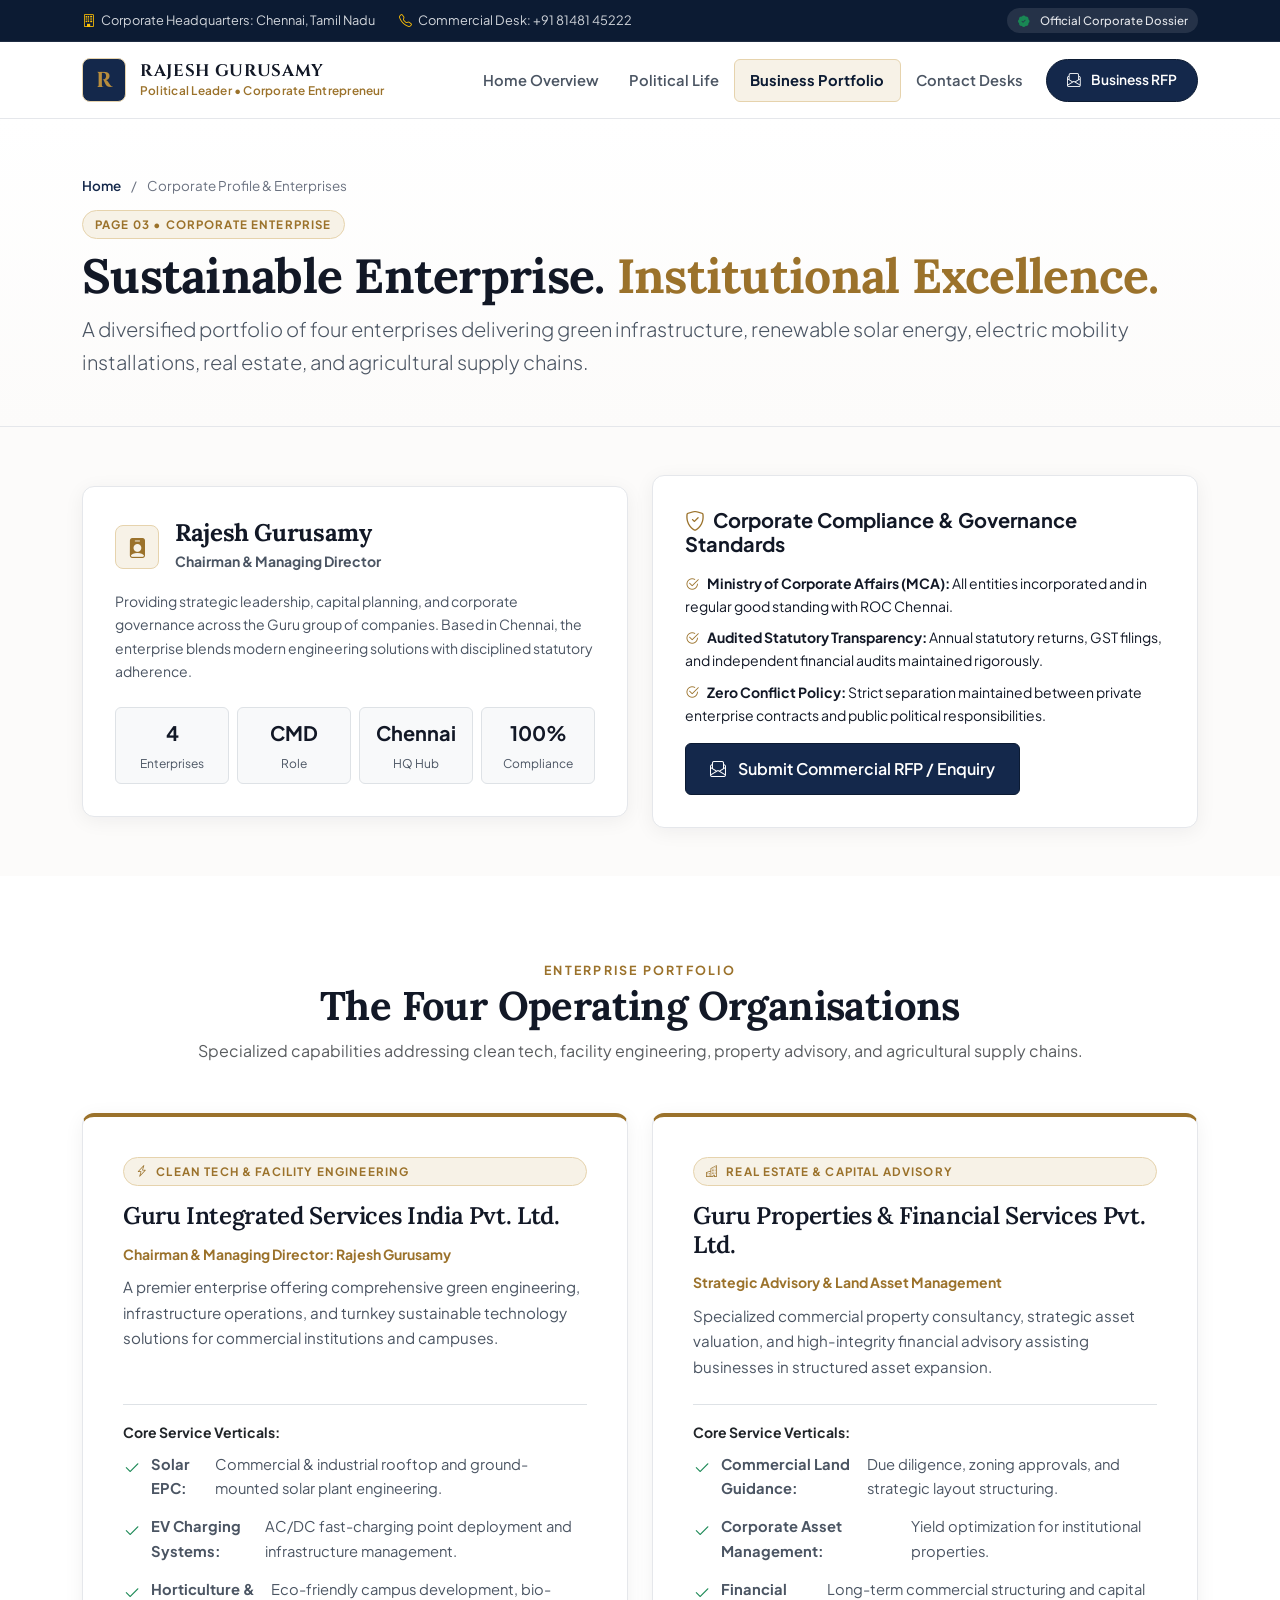
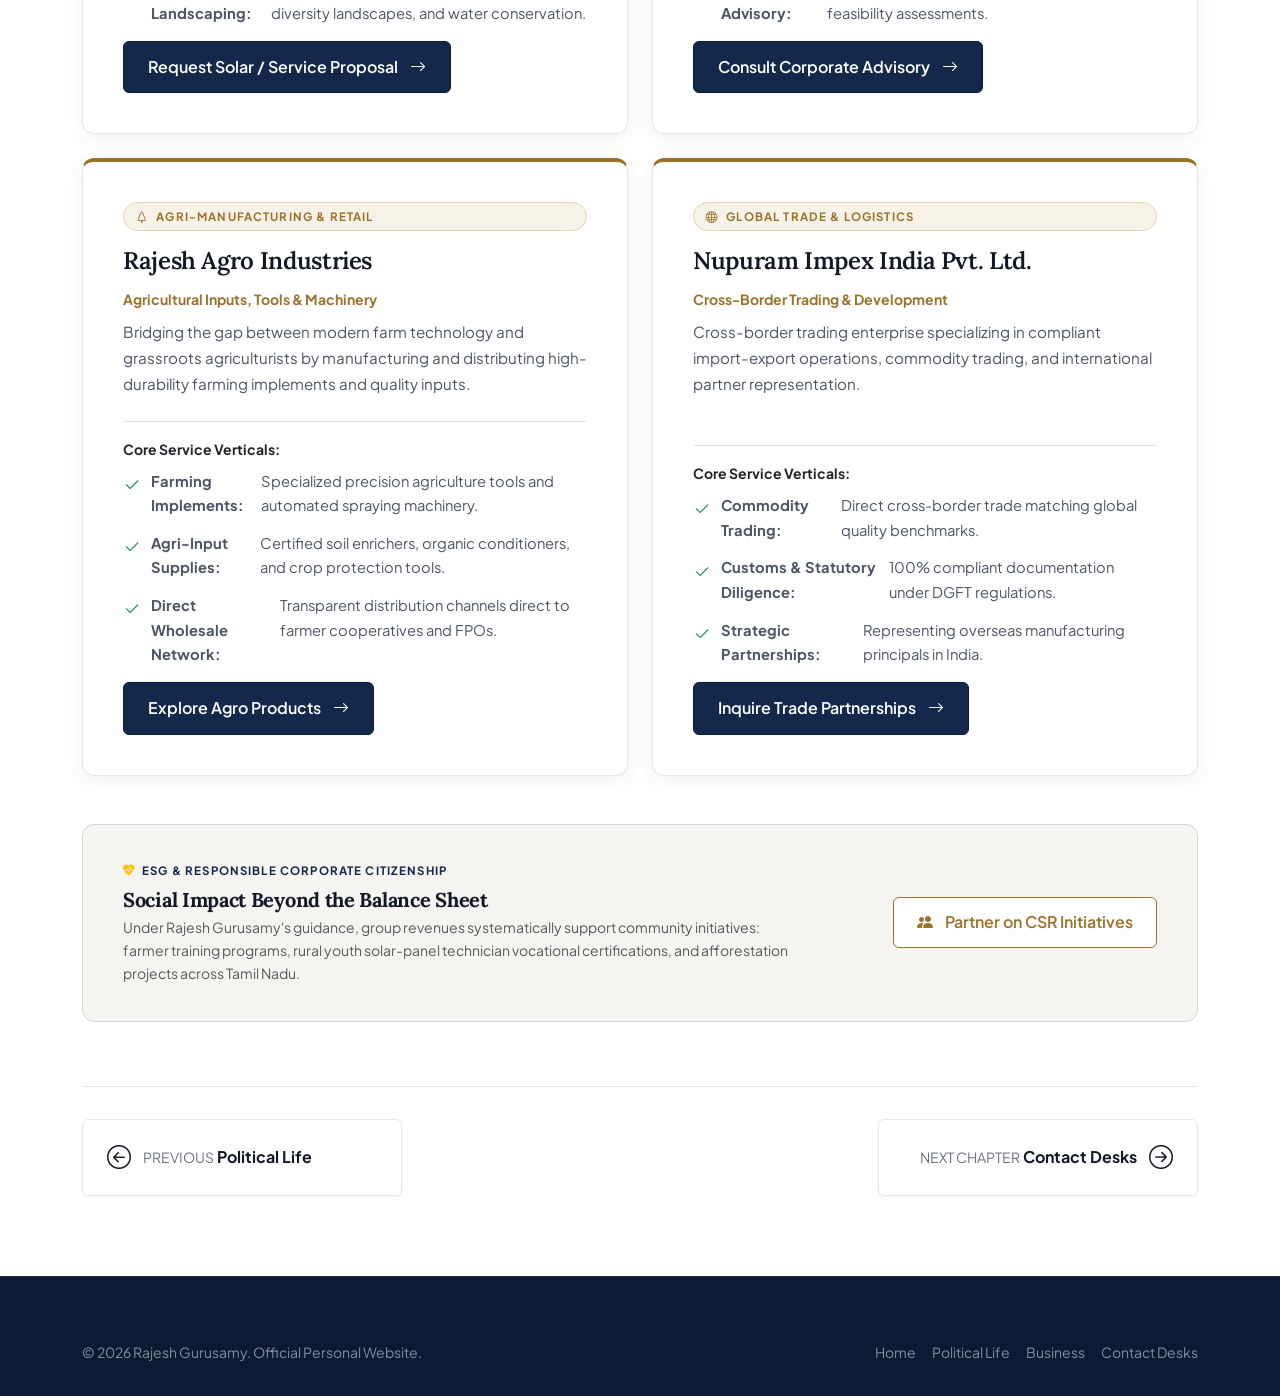
==== business.html @ a88db498 "Official personal website of Shri Rajesh Gurusamy - political leadership and corporate executive pro" ====
<!DOCTYPE html>
<html lang="en">
<head>
  <meta charset="UTF-8" />
  <meta name="viewport" content="width=device-width, initial-scale=1.0" />
  <title>Corporate Portfolio &amp; Enterprises |  Rajesh Gurusamy — Chairman &amp; MD</title>
  <meta name="description" content="Official corporate profile and business enterprises of  Rajesh Gurusamy — Chairman & Managing Director of Guru Integrated Services, Guru Properties, Rajesh Agro Industries, and Nupuram Impex." />
  
  <link href="https://cdn.jsdelivr.net/npm/bootstrap@5.3.3/dist/css/bootstrap.min.css" rel="stylesheet">
  <link href="https://cdn.jsdelivr.net/npm/bootstrap-icons@1.11.3/font/bootstrap-icons.min.css" rel="stylesheet">
  <link rel="preconnect" href="https://fonts.googleapis.com">
  <link rel="preconnect" href="https://fonts.gstatic.com" crossorigin>
  <link href="https://fonts.googleapis.com/css2?family=Cinzel:wght@500;600;700&family=Lora:ital,wght@0,400;0,500;0,600;1,400&family=Plus+Jakarta+Sans:wght@300;400;500;600;700&display=swap" rel="stylesheet">
  <link rel="stylesheet" href="css/style.css">
  <link rel="icon" href="data:image/svg+xml,<svg xmlns='http://www.w3.org/2000/svg' viewBox='0 0 100 100'><rect width='100' height='100' rx='12' fill='%230C1B33'/><text x='50' y='68' font-size='50' text-anchor='middle' fill='%23B88D3D' font-family='serif' font-weight='bold'>R</text></svg>">
</head>
<body>

  <!-- TOP BAR -->
  <aside class="topbar d-none d-lg-block">
    <div class="container d-flex justify-content-between align-items-center">
      <div class="d-flex gap-4">
        <span><i class="bi bi-building me-1 text-warning"></i> Corporate Headquarters: Chennai, Tamil Nadu</span>
        <span><i class="bi bi-telephone me-1 text-warning"></i> Commercial Desk: +91 81481 45222</span>
      </div>
      <div>
        <span class="topbar-badge"><i class="bi bi-patch-check-fill text-success me-1"></i> Official Corporate Dossier</span>
      </div>
    </div>
  </aside>

  <!-- NAVBAR -->
  <nav id="mainNav" class="navbar navbar-expand-lg sticky-top">
    <div class="container">
      <a class="brand-wrapper" href="index.html">
        <div class="brand-emblem">R</div>
        <div class="brand-details">
          <span class="brand-name"> RAJESH GURUSAMY</span>
          <span class="brand-role">Political Leader &bull; Corporate Entrepreneur</span>
        </div>
      </a>
      
      <button class="navbar-toggler border-0" type="button" data-bs-toggle="collapse" data-bs-target="#navMenu">
        <i class="bi bi-list fs-2 text-dark"></i>
      </button>

      <div class="collapse navbar-collapse" id="navMenu">
        <ul class="navbar-nav ms-auto align-items-lg-center">
          <li class="nav-item"><a class="nav-link" href="index.html">Home Overview</a></li>
          <li class="nav-item"><a class="nav-link" href="public-life.html">Political Life</a></li>
          <li class="nav-item"><a class="nav-link active" href="business.html">Business Portfolio</a></li>
          <li class="nav-item"><a class="nav-link" href="contact.html">Contact Desks</a></li>
          <li class="nav-item ms-lg-2 mt-3 mt-lg-0">
            <a href="contact.html" class="nav-btn-action"><i class="bi bi-envelope-paper me-1"></i> Business RFP</a>
          </li>
        </ul>
      </div>
    </div>
  </nav>

  <!-- PAGE HERO -->
  <header class="page-hero">
    <div class="container">
      <div class="breadcrumb-nav">
        <a href="index.html">Home</a> <span class="mx-2">/</span> Corporate Profile &amp; Enterprises
      </div>
      <span class="pillar-head-tag head-tag-business mb-2">PAGE 03 • CORPORATE ENTERPRISE</span>
      <h1 class="display-5 fw-bold mb-2">Sustainable Enterprise. <span class="brass-text">Institutional Excellence.</span></h1>
      <p class="lead max-w-700 mb-0">
        A diversified portfolio of four enterprises delivering green infrastructure, renewable solar energy, electric mobility installations, real estate, and agricultural supply chains.
      </p>
    </div>
  </header>

  <!-- CMD LEADERSHIP & STATUTORY GOVERNANCE -->
  <section class="py-5" style="background: var(--bg-canvas);">
    <div class="container">
      <div class="row g-4 align-items-center">
        <!-- CMD Overview -->
        <div class="col-lg-6 reveal">
          <div class="glass-card">
            <div class="d-flex align-items-center gap-3 mb-3">
              <div class="stat-badge-icon icon-gold">
                <i class="bi bi-person-badge-fill"></i>
              </div>
              <div>
                <h4 class="fw-bold mb-0">Rajesh Gurusamy</h4>
                <small class="brass-text fw-bold">Chairman &amp; Managing Director</small>
              </div>
            </div>
            <p class="small">
              Providing strategic leadership, capital planning, and corporate governance across the Guru group of companies. Based in Chennai, the enterprise blends modern engineering solutions with disciplined statutory adherence.
            </p>
            <div class="row g-2 pt-2 text-center">
              <div class="col-6 col-sm-3">
                <div class="p-2 rounded bg-light border">
                  <strong class="d-block fs-5 text-dark">4</strong>
                  <small class="text-muted" style="font-size:0.75rem;">Enterprises</small>
                </div>
              </div>
              <div class="col-6 col-sm-3">
                <div class="p-2 rounded bg-light border">
                  <strong class="d-block fs-5 text-dark">CMD</strong>
                  <small class="text-muted" style="font-size:0.75rem;">Role</small>
                </div>
              </div>
              <div class="col-6 col-sm-3">
                <div class="p-2 rounded bg-light border">
                  <strong class="d-block fs-5 text-dark">Chennai</strong>
                  <small class="text-muted" style="font-size:0.75rem;">HQ Hub</small>
                </div>
              </div>
              <div class="col-6 col-sm-3">
                <div class="p-2 rounded bg-light border">
                  <strong class="d-block fs-5 text-dark">100%</strong>
                  <small class="text-muted" style="font-size:0.75rem;">Compliance</small>
                </div>
              </div>
            </div>
          </div>
        </div>

        <!-- Governance & Ethics -->
        <div class="col-lg-6 reveal">
          <div class="glass-card" style="border-left: 4px solid var(--brass);">
            <h5 class="fw-bold mb-3"><i class="bi bi-shield-check brass-text me-2"></i>Corporate Compliance &amp; Governance Standards</h5>
            <ul class="list-unstyled small d-grid gap-2 mb-3">
              <li><i class="bi bi-check2-circle brass-text me-2"></i><strong>Ministry of Corporate Affairs (MCA):</strong> All entities incorporated and in regular good standing with ROC Chennai.</li>
              <li><i class="bi bi-check2-circle brass-text me-2"></i><strong>Audited Statutory Transparency:</strong> Annual statutory returns, GST filings, and independent financial audits maintained rigorously.</li>
              <li><i class="bi bi-check2-circle brass-text me-2"></i><strong>Zero Conflict Policy:</strong> Strict separation maintained between private enterprise contracts and public political responsibilities.</li>
            </ul>
            <a href="contact.html" class="btn-solid-navy">
              <i class="bi bi-envelope-paper me-1"></i> Submit Commercial RFP / Enquiry
            </a>
          </div>
        </div>
      </div>
    </div>
  </section>

  <!-- THE FOUR ENTERPRISES SHOWCASE -->
  <section class="section-editorial-pillars" style="background: #ffffff; padding: 5rem 0;">
    <div class="container">
      <div class="text-center max-w-700 mx-auto mb-5 reveal">
        <span class="section-label">Enterprise Portfolio</span>
        <h2 class="serif-title display-6 fw-bold">The Four Operating Organisations</h2>
        <p class="text-muted">Specialized capabilities addressing clean tech, facility engineering, property advisory, and agricultural supply chains.</p>
      </div>

      <div class="row g-4">
        
        <!-- Company 1: Guru Integrated Services -->
        <div class="col-md-6 reveal">
          <div class="editorial-pillar-card pillar-business">
            <span class="pillar-head-tag head-tag-business"><i class="bi bi-lightning-charge me-1"></i> Clean Tech &amp; Facility Engineering</span>
            <h3 class="pillar-title fs-4">Guru Integrated Services India Pvt. Ltd.</h3>
            <small class="brass-text fw-bold d-block mb-2">Chairman &amp; Managing Director: Rajesh Gurusamy</small>
            <p class="pillar-description small">
              A premier enterprise offering comprehensive green engineering, infrastructure operations, and turnkey sustainable technology solutions for commercial institutions and campuses.
            </p>
            <div class="border-top pt-3 mt-auto">
              <strong class="d-block small mb-2 text-dark">Core Service Verticals:</strong>
              <ul class="pillar-points small mb-3">
                <li><i class="bi bi-check2 text-success"></i> <strong>Solar EPC:</strong> Commercial &amp; industrial rooftop and ground-mounted solar plant engineering.</li>
                <li><i class="bi bi-check2 text-success"></i> <strong>EV Charging Systems:</strong> AC/DC fast-charging point deployment and infrastructure management.</li>
                <li><i class="bi bi-check2 text-success"></i> <strong>Horticulture &amp; Landscaping:</strong> Eco-friendly campus development, bio-diversity landscapes, and water conservation.</li>
              </ul>
              <a href="contact.html" class="btn-solid-navy">
                Request Solar / Service Proposal <i class="bi bi-arrow-right ms-1"></i>
              </a>
            </div>
          </div>
        </div>

        <!-- Company 2: Guru Properties & Financial Services -->
        <div class="col-md-6 reveal">
          <div class="editorial-pillar-card pillar-business">
            <span class="pillar-head-tag head-tag-business"><i class="bi bi-buildings me-1"></i> Real Estate &amp; Capital Advisory</span>
            <h3 class="pillar-title fs-4">Guru Properties &amp; Financial Services Pvt. Ltd.</h3>
            <small class="brass-text fw-bold d-block mb-2">Strategic Advisory &amp; Land Asset Management</small>
            <p class="pillar-description small">
              Specialized commercial property consultancy, strategic asset valuation, and high-integrity financial advisory assisting businesses in structured asset expansion.
            </p>
            <div class="border-top pt-3 mt-auto">
              <strong class="d-block small mb-2 text-dark">Core Service Verticals:</strong>
              <ul class="pillar-points small mb-3">
                <li><i class="bi bi-check2 text-success"></i> <strong>Commercial Land Guidance:</strong> Due diligence, zoning approvals, and strategic layout structuring.</li>
                <li><i class="bi bi-check2 text-success"></i> <strong>Corporate Asset Management:</strong> Yield optimization for institutional properties.</li>
                <li><i class="bi bi-check2 text-success"></i> <strong>Financial Advisory:</strong> Long-term commercial structuring and capital feasibility assessments.</li>
              </ul>
              <a href="contact.html" class="btn-solid-navy">
                Consult Corporate Advisory <i class="bi bi-arrow-right ms-1"></i>
              </a>
            </div>
          </div>
        </div>

        <!-- Company 3: Rajesh Agro Industries -->
        <div class="col-md-6 reveal">
          <div class="editorial-pillar-card pillar-business">
            <span class="pillar-head-tag head-tag-business"><i class="bi bi-tree me-1"></i> Agri-Manufacturing &amp; Retail</span>
            <h3 class="pillar-title fs-4">Rajesh Agro Industries</h3>
            <small class="brass-text fw-bold d-block mb-2">Agricultural Inputs, Tools &amp; Machinery</small>
            <p class="pillar-description small">
              Bridging the gap between modern farm technology and grassroots agriculturists by manufacturing and distributing high-durability farming implements and quality inputs.
            </p>
            <div class="border-top pt-3 mt-auto">
              <strong class="d-block small mb-2 text-dark">Core Service Verticals:</strong>
              <ul class="pillar-points small mb-3">
                <li><i class="bi bi-check2 text-success"></i> <strong>Farming Implements:</strong> Specialized precision agriculture tools and automated spraying machinery.</li>
                <li><i class="bi bi-check2 text-success"></i> <strong>Agri-Input Supplies:</strong> Certified soil enrichers, organic conditioners, and crop protection tools.</li>
                <li><i class="bi bi-check2 text-success"></i> <strong>Direct Wholesale Network:</strong> Transparent distribution channels direct to farmer cooperatives and FPOs.</li>
              </ul>
              <a href="contact.html" class="btn-solid-navy">
                Explore Agro Products <i class="bi bi-arrow-right ms-1"></i>
              </a>
            </div>
          </div>
        </div>

        <!-- Company 4: Nupuram Impex India -->
        <div class="col-md-6 reveal">
          <div class="editorial-pillar-card pillar-business">
            <span class="pillar-head-tag head-tag-business"><i class="bi bi-globe me-1"></i> Global Trade &amp; Logistics</span>
            <h3 class="pillar-title fs-4">Nupuram Impex India Pvt. Ltd.</h3>
            <small class="brass-text fw-bold d-block mb-2">Cross-Border Trading &amp; Development</small>
            <p class="pillar-description small">
              Cross-border trading enterprise specializing in compliant import-export operations, commodity trading, and international partner representation.
            </p>
            <div class="border-top pt-3 mt-auto">
              <strong class="d-block small mb-2 text-dark">Core Service Verticals:</strong>
              <ul class="pillar-points small mb-3">
                <li><i class="bi bi-check2 text-success"></i> <strong>Commodity Trading:</strong> Direct cross-border trade matching global quality benchmarks.</li>
                <li><i class="bi bi-check2 text-success"></i> <strong>Customs &amp; Statutory Diligence:</strong> 100% compliant documentation under DGFT regulations.</li>
                <li><i class="bi bi-check2 text-success"></i> <strong>Strategic Partnerships:</strong> Representing overseas manufacturing principals in India.</li>
              </ul>
              <a href="contact.html" class="btn-solid-navy">
                Inquire Trade Partnerships <i class="bi bi-arrow-right ms-1"></i>
              </a>
            </div>
          </div>
        </div>

      </div>

      <!-- Corporate Social Responsibility (CSR) Banner -->
      <div class="editorial-firewall mt-5 reveal">
        <div class="row align-items-center g-3">
          <div class="col-lg-8">
            <span class="firewall-badge">
              <i class="bi bi-heart-pulse-fill text-warning"></i> ESG &amp; Responsible Corporate Citizenship
            </span>
            <h4 class="fw-bold mb-1 fs-5">Social Impact Beyond the Balance Sheet</h4>
            <p class="text-muted small mb-0">
              Under  Rajesh Gurusamy's guidance, group revenues systematically support community initiatives: farmer training programs, rural youth solar-panel technician vocational certifications, and afforestation projects across Tamil Nadu.
            </p>
          </div>
          <div class="col-lg-4 text-lg-end">
            <a href="contact.html" class="btn-outline-brass">
              <i class="bi bi-people-fill me-1"></i> Partner on CSR Initiatives
            </a>
          </div>
        </div>
      </div>

      <!-- Pager Navigation -->
      <div class="page-pager">
        <a href="public-life.html" class="pager-card">
          <i class="bi bi-arrow-left-circle fs-4"></i>
          <div>
            <small>PREVIOUS</small>
            <strong>Political Life</strong>
          </div>
        </a>
        <a href="contact.html" class="pager-card next">
          <div>
            <small>NEXT CHAPTER</small>
            <strong>Contact Desks</strong>
          </div>
          <i class="bi bi-arrow-right-circle fs-4"></i>
        </a>
      </div>

    </div>
  </section>

  <!-- FOOTER -->
  <footer class="footer-editorial">
    <div class="container">
      <div class="d-flex flex-column flex-md-row justify-content-between align-items-center small text-white-50">
        <div>&copy; <span id="year"></span>  Rajesh Gurusamy. Official Personal Website.</div>
        <div class="d-flex gap-3 mt-2 mt-md-0">
          <a href="index.html" class="text-white-50 text-decoration-none">Home</a>
          <a href="public-life.html" class="text-white-50 text-decoration-none">Political Life</a>
          <a href="business.html" class="text-white-50 text-decoration-none">Business</a>
          <a href="contact.html" class="text-white-50 text-decoration-none">Contact Desks</a>
        </div>
      </div>
    </div>
  </footer>

  <button id="backTop" class="back-to-top-btn" aria-label="Back to top"><i class="bi bi-chevron-up"></i></button>
  <script src="https://cdn.jsdelivr.net/npm/bootstrap@5.3.3/dist/js/bootstrap.bundle.min.js"></script>
  <script src="js/main.js"></script>
</body>
</html>
---- css/style.css ----
/* ==========================================================================
    RAJESH GURUSAMY — OFFICIAL EXECUTIVE PORTFOLIO
   Human-Crafted Editorial Design System: Statesman & Corporate Founder
   Theme: Warm Editorial Canvas, Deep Indigo Navy, Heritage Brass & Saffron
   ========================================================================== */

@import url('https://fonts.googleapis.com/css2?family=Cinzel:wght@500;600;700&family=Plus+Jakarta+Sans:wght@300;400;500;600;700&family=Lora:ital,wght@0,400;0,500;0,600;1,400&display=swap');

:root {
  /* Warm Editorial Canvas (Human, grounded, bespoke) */
  --bg-canvas: #fcfbfa;
  --bg-surface: #ffffff;
  --bg-subtle: #f5f4f0;
  --bg-card: #ffffff;
  
  /* Ink & Typography */
  --ink-primary: #121826;
  --ink-secondary: #4b5563;
  --ink-muted: #6b7280;
  --ink-light: #9ca3af;
  
  /* Statesman Deep Navy (Authoritative, dignified) */
  --navy-deep: #0c1b33;
  --navy-primary: #14284b;
  --navy-subtle: #1e3a6a;
  
  /* Heritage Brass & Gold */
  --brass: #9b722b;
  --brass-light: #b88d3d;
  --brass-subtle: #f7f2e7;
  --brass-border: #e6d3ad;
  
  /* Civic Saffron (Kisan & Indian Cultural Accent) */
  --saffron: #d9531e;
  --saffron-subtle: #fdf2eb;
  --saffron-border: #f8c9b2;
  
  /* Border & Dividers */
  --border-subtle: #e5e7eb;
  --border-strong: #d1d5db;
  
  /* Human-Scale Shadows */
  --shadow-sm: 0 1px 3px rgba(18, 24, 38, 0.05);
  --shadow-card: 0 4px 20px rgba(18, 24, 38, 0.06);
  --shadow-hover: 0 12px 32px rgba(18, 24, 38, 0.1);
  
  --radius-sm: 6px;
  --radius-md: 12px;
  --radius-lg: 18px;
  --radius-pill: 9999px;
  
  --transition: all 0.25s ease-in-out;
}

/* Base Setup */
* {
  box-sizing: border-box;
  scroll-behavior: smooth;
}

body {
  font-family: 'Plus Jakarta Sans', -apple-system, BlinkMacSystemFont, sans-serif;
  color: var(--ink-primary);
  background-color: var(--bg-canvas);
  line-height: 1.65;
  font-size: 1rem;
  overflow-x: hidden;
}

h1, h2, h3, h4, .serif-title {
  font-family: 'Lora', Georgia, serif;
  color: var(--ink-primary);
  letter-spacing: -0.015em;
  font-weight: 600;
}

.brass-text {
  color: var(--brass) !important;
}

.saffron-text {
  color: var(--saffron) !important;
}

/* --------------------------------------------------------------------------
   TOPBAR
   -------------------------------------------------------------------------- */
.topbar {
  background: var(--navy-deep);
  color: #d1d5db;
  font-size: 0.8rem;
  padding: 0.5rem 0;
  border-bottom: 1px solid rgba(255, 255, 255, 0.08);
}

.topbar a {
  color: #9ca3af;
  text-decoration: none;
  transition: var(--transition);
}

.topbar a:hover {
  color: #ffffff;
}

.topbar-badge {
  display: inline-flex;
  align-items: center;
  gap: 6px;
  background: rgba(255, 255, 255, 0.1);
  padding: 0.2rem 0.65rem;
  border-radius: var(--radius-pill);
  font-size: 0.72rem;
  color: #e5e7eb;
  font-weight: 500;
}

/* --------------------------------------------------------------------------
   NAVBAR (Clean Human Editorial Style)
   -------------------------------------------------------------------------- */
#mainNav {
  background: #ffffff;
  border-bottom: 1px solid var(--border-subtle);
  padding: 1rem 0;
  transition: var(--transition);
  z-index: 1040;
}

#mainNav.scrolled {
  padding: 0.65rem 0;
  box-shadow: 0 4px 16px rgba(0, 0, 0, 0.06);
}

.brand-wrapper {
  display: flex;
  align-items: center;
  gap: 14px;
  text-decoration: none;
}

.brand-emblem {
  width: 44px;
  height: 44px;
  border-radius: 8px;
  background: var(--navy-primary);
  color: var(--brass-light);
  display: grid;
  place-items: center;
  font-family: 'Cinzel', serif;
  font-weight: 700;
  font-size: 1.35rem;
  border: 1px solid var(--brass-border);
}

.brand-details {
  display: flex;
  flex-direction: column;
}

.brand-details .brand-name {
  color: var(--ink-primary);
  font-size: 1.05rem;
  font-weight: 700;
  letter-spacing: 0.04em;
  font-family: 'Cinzel', serif;
  line-height: 1.2;
}

.brand-details .brand-role {
  color: var(--brass);
  font-size: 0.74rem;
  font-weight: 600;
  letter-spacing: 0.02em;
}

.nav-link {
  color: var(--ink-secondary) !important;
  font-size: 0.92rem;
  font-weight: 600;
  padding: 0.5rem 0.95rem !important;
  transition: var(--transition);
  border-radius: var(--radius-sm);
}

.nav-link:hover {
  color: var(--navy-primary) !important;
  background: var(--bg-subtle);
}

.nav-link.active {
  color: var(--navy-deep) !important;
  font-weight: 700;
  background: var(--brass-subtle);
  border: 1px solid var(--brass-border);
}

.nav-btn-action {
  background: var(--navy-primary);
  color: #ffffff !important;
  font-size: 0.86rem;
  font-weight: 600;
  padding: 0.55rem 1.25rem;
  border-radius: var(--radius-pill);
  border: 1px solid var(--navy-deep);
  transition: var(--transition);
  text-decoration: none;
  display: inline-flex;
  align-items: center;
  gap: 6px;
}

.nav-btn-action:hover {
  background: var(--navy-deep);
  transform: translateY(-1px);
  box-shadow: 0 4px 12px rgba(12, 27, 51, 0.2);
}

/* --------------------------------------------------------------------------
   HERO SECTION (Editorial Magazine Layout)
   -------------------------------------------------------------------------- */
.hero-editorial {
  background: linear-gradient(180deg, #ffffff 0%, var(--bg-canvas) 100%);
  border-bottom: 1px solid var(--border-subtle);
  padding: 4.5rem 0 5rem;
}

.hero-tagline {
  font-size: 0.8rem;
  font-weight: 700;
  letter-spacing: 0.16em;
  text-transform: uppercase;
  color: var(--brass);
  margin-bottom: 0.85rem;
  display: flex;
  align-items: center;
  gap: 8px;
}

.hero-tagline::before {
  content: '';
  display: inline-block;
  width: 24px;
  height: 2px;
  background: var(--brass);
}

.hero-headline {
  font-size: clamp(2.4rem, 4.5vw, 3.8rem);
  font-weight: 600;
  line-height: 1.15;
  color: var(--ink-primary);
  margin-bottom: 1.5rem;
}

.hero-summary {
  font-size: 1.12rem;
  color: var(--ink-secondary);
  line-height: 1.75;
  max-width: 600px;
  margin-bottom: 2rem;
}

/* Dual Identity Track Selector */
.identity-track-pills {
  display: flex;
  flex-wrap: wrap;
  gap: 8px;
  margin-bottom: 1.75rem;
}

.track-btn {
  background: #ffffff;
  border: 1px solid var(--border-strong);
  color: var(--ink-secondary);
  padding: 0.45rem 1rem;
  border-radius: var(--radius-pill);
  font-size: 0.82rem;
  font-weight: 600;
  display: inline-flex;
  align-items: center;
  gap: 6px;
  cursor: pointer;
  transition: var(--transition);
}

.track-btn:hover {
  border-color: var(--navy-primary);
  color: var(--navy-primary);
}

.track-btn.active {
  background: var(--navy-primary);
  border-color: var(--navy-primary);
  color: #ffffff;
}

.track-btn.active.mode-public {
  background: var(--saffron);
  border-color: var(--saffron);
  color: #ffffff;
}

.track-btn.active.mode-business {
  background: var(--brass);
  border-color: var(--brass);
  color: #ffffff;
}

/* Editorial Portrait Presentation */
.editorial-portrait-box {
  position: relative;
  max-width: 440px;
  margin: 0 auto;
}

.editorial-portrait-img {
  width: 100%;
  height: 520px;
  object-fit: cover;
  object-position: top center;
  border-radius: var(--radius-md);
  box-shadow: var(--shadow-card);
  border: 1px solid var(--border-subtle);
  background: #f1f5f9;
}

.portrait-caption-card {
  position: absolute;
  bottom: -20px;
  left: 20px;
  right: 20px;
  background: #ffffff;
  padding: 1rem 1.25rem;
  border-radius: var(--radius-sm);
  border: 1px solid var(--border-subtle);
  box-shadow: 0 10px 25px rgba(0, 0, 0, 0.08);
  border-left: 4px solid var(--brass);
}

.portrait-caption-card .title {
  font-weight: 700;
  color: var(--ink-primary);
  font-size: 0.95rem;
  display: block;
}

.portrait-caption-card .desc {
  font-size: 0.78rem;
  color: var(--ink-muted);
  line-height: 1.3;
}

/* Action Buttons */
.btn-solid-navy {
  background: var(--navy-primary);
  color: #ffffff !important;
  font-weight: 600;
  padding: 0.75rem 1.5rem;
  border-radius: var(--radius-sm);
  border: 1px solid var(--navy-deep);
  transition: var(--transition);
  display: inline-flex;
  align-items: center;
  gap: 8px;
  text-decoration: none;
}

.btn-solid-navy:hover {
  background: var(--navy-deep);
  transform: translateY(-2px);
  box-shadow: var(--shadow-hover);
}

.btn-solid-saffron {
  background: var(--saffron);
  color: #ffffff !important;
  font-weight: 600;
  padding: 0.75rem 1.5rem;
  border-radius: var(--radius-sm);
  border: 1px solid #bf4514;
  transition: var(--transition);
  display: inline-flex;
  align-items: center;
  gap: 8px;
  text-decoration: none;
}

.btn-solid-saffron:hover {
  background: #bf4514;
  transform: translateY(-2px);
  box-shadow: 0 8px 20px rgba(217, 83, 30, 0.25);
}

.btn-outline-brass {
  background: #ffffff;
  color: var(--brass) !important;
  font-weight: 600;
  padding: 0.72rem 1.45rem;
  border-radius: var(--radius-sm);
  border: 1.5px solid var(--brass);
  transition: var(--transition);
  display: inline-flex;
  align-items: center;
  gap: 8px;
  text-decoration: none;
}

.btn-outline-brass:hover {
  background: var(--brass-subtle);
  color: var(--brass) !important;
  transform: translateY(-2px);
}

/* Metric Ribbon */
.editorial-metrics-ribbon {
  display: grid;
  grid-template-columns: repeat(4, 1fr);
  gap: 1.5rem;
  margin-top: 2.5rem;
  padding-top: 2rem;
  border-top: 1px solid var(--border-subtle);
}

.editorial-metric strong {
  font-family: 'Lora', serif;
  font-size: 2.1rem;
  font-weight: 600;
  color: var(--navy-primary);
  line-height: 1;
  display: block;
}

.editorial-metric span {
  font-size: 0.78rem;
  color: var(--ink-muted);
  font-weight: 500;
  margin-top: 4px;
  display: block;
}

/* --------------------------------------------------------------------------
   THE TWO PILLARS SHOWCASE
   -------------------------------------------------------------------------- */
.section-editorial-pillars {
  padding: 5.5rem 0;
  background: var(--bg-canvas);
}

.section-label {
  font-size: 0.78rem;
  font-weight: 700;
  letter-spacing: 0.18em;
  text-transform: uppercase;
  color: var(--brass);
  margin-bottom: 0.5rem;
}

.editorial-pillar-card {
  background: #ffffff;
  border: 1px solid var(--border-subtle);
  border-radius: var(--radius-md);
  padding: 2.5rem;
  box-shadow: var(--shadow-card);
  transition: var(--transition);
  height: 100%;
  display: flex;
  flex-direction: column;
}

.editorial-pillar-card:hover {
  border-color: var(--border-strong);
  transform: translateY(-4px);
  box-shadow: var(--shadow-hover);
}

.editorial-pillar-card.pillar-public {
  border-top: 4px solid var(--saffron);
}

.editorial-pillar-card.pillar-business {
  border-top: 4px solid var(--brass);
}

.pillar-head-tag {
  font-size: 0.72rem;
  font-weight: 700;
  letter-spacing: 0.1em;
  text-transform: uppercase;
  padding: 0.25rem 0.75rem;
  border-radius: var(--radius-pill);
  display: inline-block;
  margin-bottom: 1rem;
}

.head-tag-public {
  background: var(--saffron-subtle);
  color: var(--saffron);
  border: 1px solid var(--saffron-border);
}

.head-tag-business {
  background: var(--brass-subtle);
  color: var(--brass);
  border: 1px solid var(--brass-border);
}

.pillar-title {
  font-size: 1.65rem;
  margin-bottom: 0.75rem;
  font-weight: 600;
}

.pillar-description {
  color: var(--ink-secondary);
  font-size: 0.95rem;
  line-height: 1.7;
  margin-bottom: 1.5rem;
}

.pillar-points {
  list-style: none;
  padding: 0;
  margin: 0 0 2rem 0;
  display: grid;
  gap: 0.85rem;
}

.pillar-points li {
  display: flex;
  align-items: flex-start;
  gap: 10px;
  font-size: 0.92rem;
  color: var(--ink-secondary);
}

.pillar-points li i {
  font-size: 1.1rem;
  flex-nk: 0;
  margin-top: 2px;
}

/* --------------------------------------------------------------------------
   STATUTORY FIREWALL & GOVERNANCE
   -------------------------------------------------------------------------- */
.editorial-firewall {
  background: var(--bg-subtle);
  border: 1px solid var(--border-strong);
  border-radius: var(--radius-md);
  padding: 2.25rem 2.5rem;
  margin: 4.5rem 0 2rem;
}

.firewall-badge {
  font-size: 0.72rem;
  font-weight: 700;
  letter-spacing: 0.1em;
  text-transform: uppercase;
  color: var(--navy-primary);
  display: flex;
  align-items: center;
  gap: 6px;
  margin-bottom: 0.5rem;
}

/* --------------------------------------------------------------------------
   DUAL-DESK CONTACT SECTION
   -------------------------------------------------------------------------- */
.section-desks {
  padding: 5rem 0;
  background: #ffffff;
  border-top: 1px solid var(--border-subtle);
}

.desk-card {
  background: var(--bg-canvas);
  border: 1px solid var(--border-subtle);
  border-radius: var(--radius-md);
  padding: 2.25rem;
  height: 100%;
  display: flex;
  flex-direction: column;
  transition: var(--transition);
}

.desk-card:hover {
  border-color: var(--border-strong);
  background: #ffffff;
  box-shadow: var(--shadow-hover);
  transform: translateY(-3px);
}

.desk-badge {
  font-size: 0.72rem;
  font-weight: 700;
  letter-spacing: 0.08em;
  text-transform: uppercase;
  padding: 0.2rem 0.65rem;
  border-radius: var(--radius-pill);
  display: inline-block;
  margin-bottom: 0.75rem;
}

.desk-info-list {
  list-style: none;
  padding: 0;
  margin: 1.25rem 0 1.75rem;
  display: grid;
  gap: 0.5rem;
  font-size: 0.88rem;
  color: var(--ink-secondary);
}

.desk-info-list li {
  display: flex;
  align-items: center;
  gap: 8px;
}

/* --------------------------------------------------------------------------
   FOOTER (Clean Editorial)
   -------------------------------------------------------------------------- */
.footer-editorial {
  background: var(--navy-deep);
  color: #9ca3af;
  padding: 4rem 0 2rem;
  border-top: 1px solid rgba(255, 255, 255, 0.08);
}

.footer-brand {
  font-family: 'Cinzel', serif;
  font-size: 1.15rem;
  color: #ffffff;
  font-weight: 700;
}

.footer-social-link {
  width: 38px;
  height: 38px;
  border-radius: 50%;
  background: rgba(255, 255, 255, 0.06);
  border: 1px solid rgba(255, 255, 255, 0.12);
  display: grid;
  place-items: center;
  color: #d1d5db;
  text-decoration: none;
  transition: var(--transition);
}

.footer-social-link:hover {
  background: var(--brass);
  color: #ffffff;
}

.back-to-top-btn {
  position: fixed;
  bottom: 25px;
  right: 25px;
  width: 44px;
  height: 44px;
  border-radius: var(--radius-pill);
  background: var(--navy-primary);
  color: #ffffff;
  border: 1px solid var(--navy-deep);
  display: grid;
  place-items: center;
  cursor: pointer;
  box-shadow: 0 4px 12px rgba(0, 0, 0, 0.15);
  opacity: 0;
  visibility: hidden;
  transition: var(--transition);
  z-index: 999;
}

.back-to-top-btn.show {
  opacity: 1;
  visibility: visible;
}

.back-to-top-btn:hover {
  background: var(--navy-deep);
}

/* Reveal */
.reveal {
  opacity: 0;
  transform: translateY(20px);
  transition: opacity 0.6s ease, transform 0.6s ease;
}

.reveal.visible {
  opacity: 1;
  transform: translateY(0);
}

/* --------------------------------------------------------------------------
   SUB-PAGE EDITORIAL STYLES (Public Life, Business, Contact)
   -------------------------------------------------------------------------- */
.page-hero {
  background: linear-gradient(180deg, #ffffff 0%, var(--bg-canvas) 100%);
  border-bottom: 1px solid var(--border-subtle);
  padding: 3.5rem 0 3rem;
  color: var(--ink-primary) !important;
}

.page-hero h1,
.page-hero .display-5,
.page-hero h2,
.page-hero h3 {
  font-family: 'Lora', Georgia, serif;
  color: var(--ink-primary) !important;
  font-weight: 600;
}

.page-hero p,
.page-hero .lead,
.page-hero .fs-5 {
  color: var(--ink-secondary) !important;
}

.breadcrumb-nav {
  font-size: 0.84rem;
  color: var(--ink-muted) !important;
  margin-bottom: 0.75rem;
}

.breadcrumb-nav a {
  color: var(--navy-primary) !important;
  text-decoration: none;
  font-weight: 600;
}

.section-dark {
  background: var(--bg-canvas) !important;
  color: var(--ink-primary) !important;
  padding: 5rem 0;
}

.section-dark .section-title.light,
.section-dark .section-title,
.section-dark h1,
.section-dark h2,
.section-dark h3,
.section-dark h4,
.section-dark h5 {
  color: var(--ink-primary) !important;
}

.section-dark .section-eyebrow.light,
.section-dark .section-eyebrow {
  color: var(--brass) !important;
}

.section-dark .text-white-50,
.section-dark .text-white,
.section-dark p,
.section-dark small,
.section-dark span {
  color: var(--ink-secondary) !important;
}

.glass-card {
  background: #ffffff !important;
  border: 1px solid var(--border-subtle) !important;
  border-radius: var(--radius-md) !important;
  padding: 2rem !important;
  box-shadow: var(--shadow-card) !important;
  transition: var(--transition);
  color: var(--ink-primary) !important;
}

.glass-card:hover {
  border-color: var(--border-strong) !important;
  box-shadow: var(--shadow-hover) !important;
  transform: translateY(-3px);
}

.glass-card h4, .glass-card h5, .glass-card strong {
  color: var(--ink-primary) !important;
}

.glass-card p, .glass-card small {
  color: var(--ink-secondary) !important;
}

.stat-badge-icon {
  width: 44px;
  height: 44px;
  border-radius: 8px;
  display: grid;
  place-items: center;
  font-size: 1.25rem;
  flex-nk: 0;
}

.icon-saffron {
  background: var(--saffron-subtle) !important;
  color: var(--saffron) !important;
  border: 1px solid var(--saffron-border) !important;
}

.icon-gold {
  background: var(--brass-subtle) !important;
  color: var(--brass) !important;
  border: 1px solid var(--brass-border) !important;
}

/* Timeline */
.timeline-track {
  position: relative;
  padding-left: 2.5rem;
}

.timeline-track::before {
  content: '';
  position: absolute;
  left: 10px;
  top: 12px;
  bottom: 12px;
  width: 2px;
  background: linear-gradient(180deg, var(--saffron) 0%, var(--brass) 100%);
}

.timeline-node {
  position: relative;
  margin-bottom: 2rem;
}

.timeline-node::before {
  content: '';
  position: absolute;
  left: -2.5rem;
  top: 6px;
  width: 22px;
  height: 22px;
  border-radius: 50%;
  background: #ffffff;
  border: 3px solid var(--brass);
  box-shadow: var(--shadow-sm);
  z-index: 2;
}

.timeline-node.highlight::before {
  background: var(--saffron);
  border-color: var(--saffron);
}

.timeline-card {
  background: #ffffff !important;
  border: 1px solid var(--border-subtle) !important;
  border-radius: var(--radius-sm) !important;
  padding: 1.5rem !important;
  box-shadow: var(--shadow-sm) !important;
  transition: var(--transition);
}

.timeline-card:hover {
  border-color: var(--brass) !important;
  box-shadow: var(--shadow-hover) !important;
  transform: translateX(4px);
}

.timeline-card h4,
.timeline-card strong {
  color: var(--ink-primary) !important;
}

.timeline-card p,
.timeline-card small,
.timeline-card span {
  color: var(--ink-secondary) !important;
}

/* Pager */
.page-pager {
  display: flex;
  justify-content: space-between;
  gap: 1rem;
  margin-top: 4rem;
  padding-top: 2rem;
  border-top: 1px solid var(--border-subtle);
}

.pager-card {
  background: #ffffff !important;
  border: 1px solid var(--border-subtle) !important;
  border-radius: var(--radius-sm) !important;
  padding: 1.1rem 1.5rem !important;
  color: var(--ink-primary) !important;
  text-decoration: none;
  display: flex;
  align-items: center;
  gap: 12px;
  transition: var(--transition);
  max-width: 320px;
  width: 100%;
  box-shadow: var(--shadow-sm) !important;
}

.pager-card strong {
  color: var(--ink-primary) !important;
}

.pager-card small {
  color: var(--ink-muted) !important;
}

.pager-card:hover {
  border-color: var(--brass) !important;
  transform: translateY(-2px);
  box-shadow: var(--shadow-card) !important;
}

.pager-card.next {
  margin-left: auto;
  text-align: right;
  justify-content: flex-end;
}

/* Forms */
.desk-selector-card {
  border: 1.5px solid var(--border-subtle) !important;
  border-radius: var(--radius-sm) !important;
  padding: 1.5rem !important;
  cursor: pointer;
  transition: var(--transition);
  background: #ffffff !important;
}

.desk-selector-card.active {
  border-color: var(--brass) !important;
  background: var(--brass-subtle) !important;
}

.desk-selector-card h4 {
  color: var(--ink-primary) !important;
}

.desk-selector-card p {
  color: var(--ink-secondary) !important;
}

.form-control, .form-select {
  padding: 0.75rem 1rem;
  border-radius: var(--radius-sm);
  border: 1px solid var(--border-strong);
  background-color: #ffffff;
  color: var(--ink-primary);
  font-size: 0.95rem;
}

.form-control:focus, .form-select:focus {
  border-color: var(--navy-primary);
  box-shadow: 0 0 0 3px rgba(20, 40, 75, 0.12);
  color: var(--ink-primary);
}

@media (max-width: 768px) {
  .editorial-metrics-ribbon {
    grid-template-columns: repeat(2, 1fr);
  }
  .hero-headline {
    font-size: 2.2rem;
  }
}
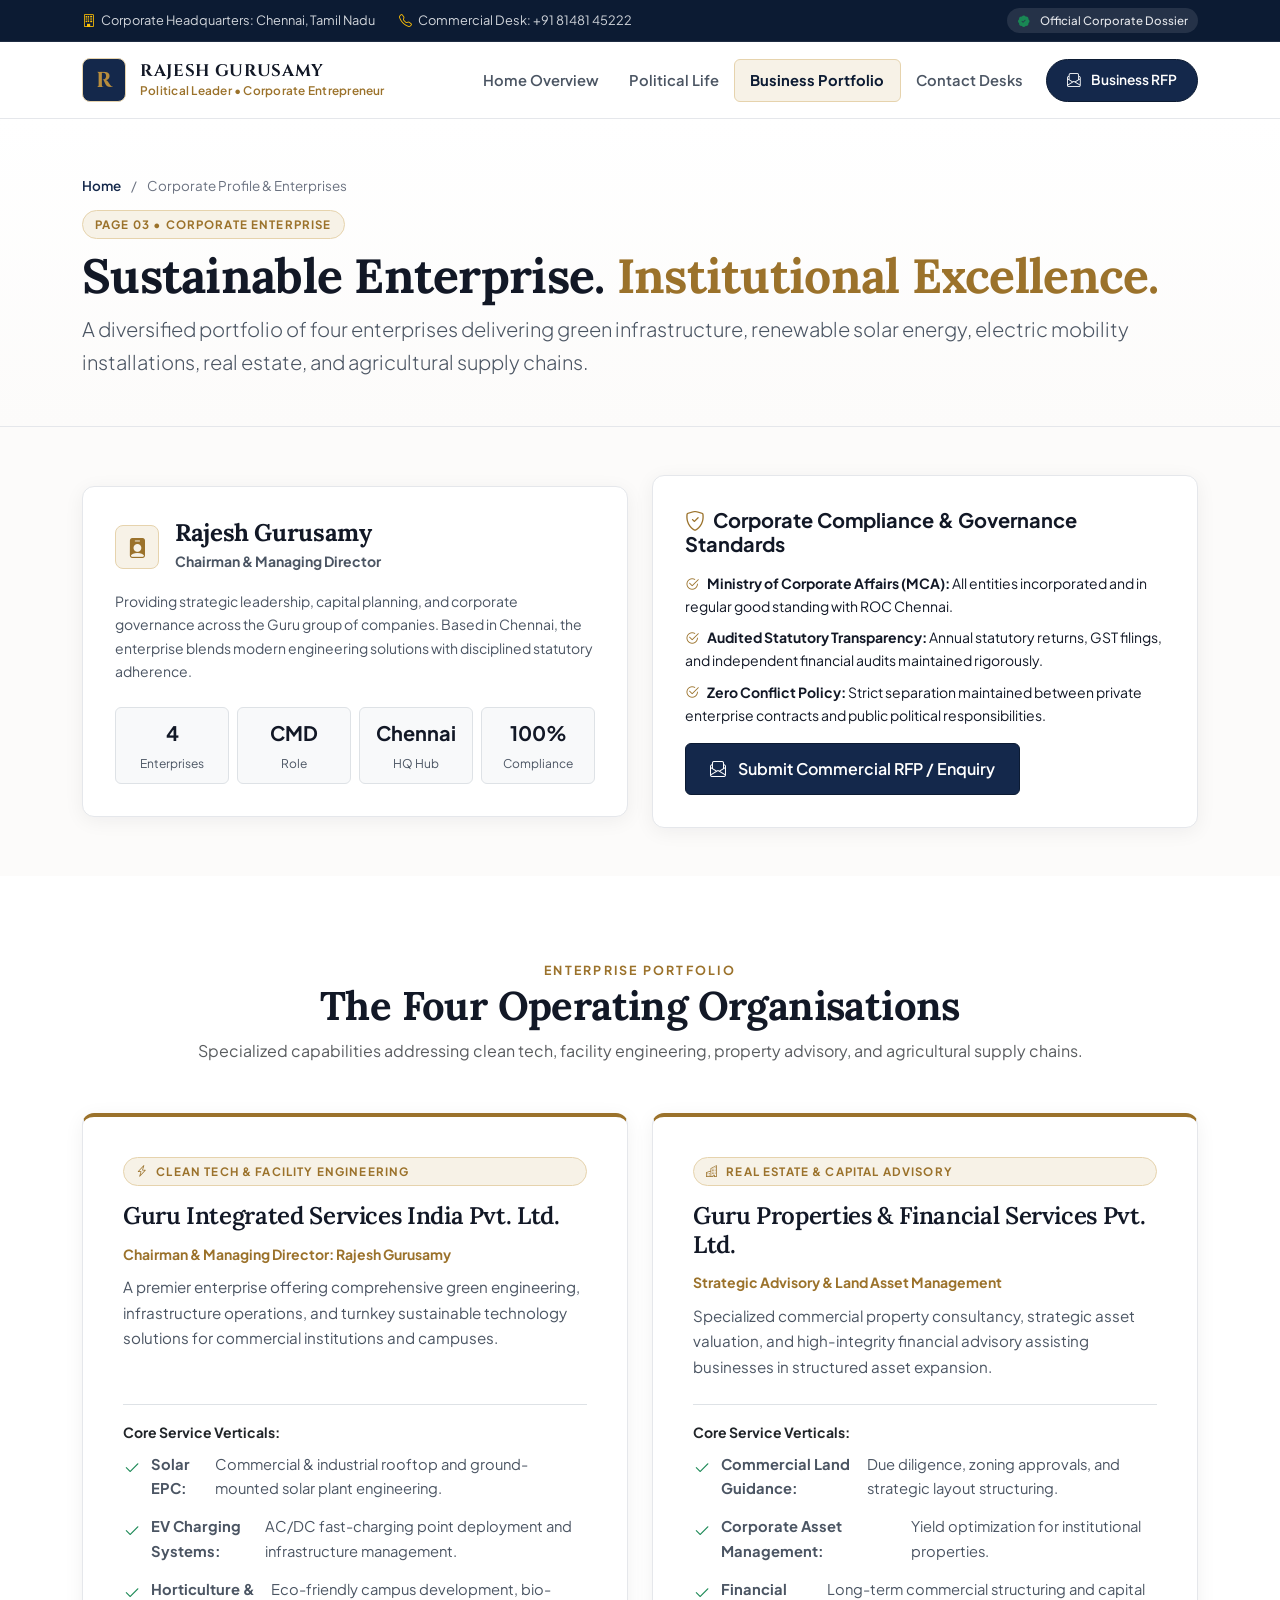
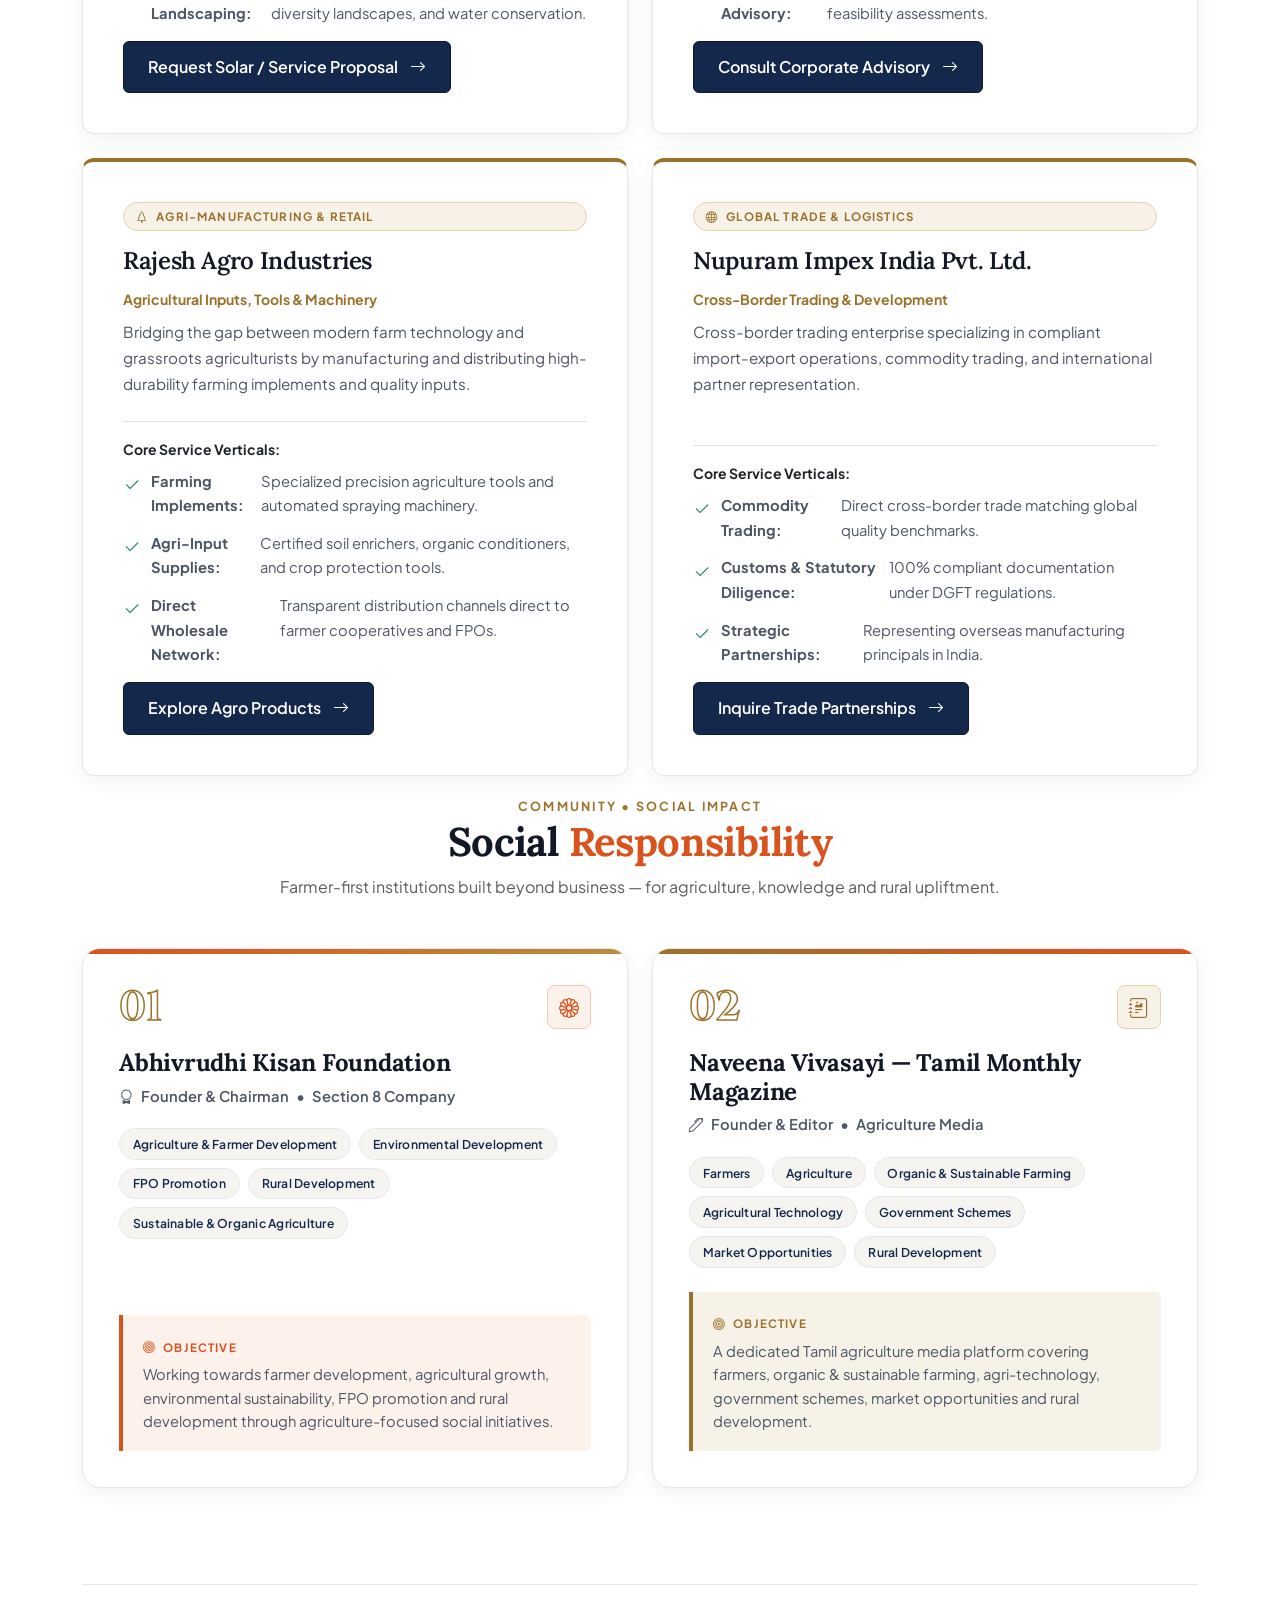
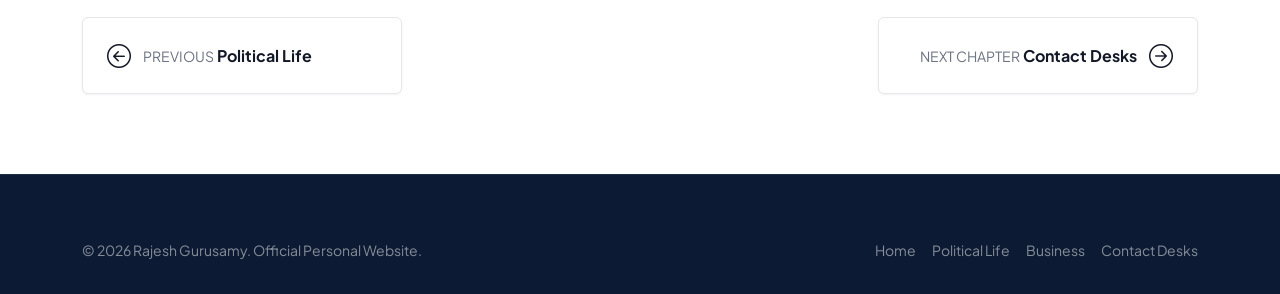
==== commit 784e1ca3: "Redesign Social Responsibility section on business page as premium cards" ====
--- a/business.html
+++ b/business.html
@@ -243,25 +243,66 @@
 
       </div>
 
-      <!-- Corporate Social Responsibility (CSR) Banner -->
-      <div class="editorial-firewall mt-5 reveal">
-        <div class="row align-items-center g-3">
-          <div class="col-lg-8">
-            <span class="firewall-badge">
-              <i class="bi bi-heart-pulse-fill text-warning"></i> ESG &amp; Responsible Corporate Citizenship
-            </span>
-            <h4 class="fw-bold mb-1 fs-5">Social Impact Beyond the Balance Sheet</h4>
-            <p class="text-muted small mb-0">
-              Under  Rajesh Gurusamy's guidance, group revenues systematically support community initiatives: farmer training programs, rural youth solar-panel technician vocational certifications, and afforestation projects across Tamil Nadu.
-            </p>
-          </div>
-          <div class="col-lg-4 text-lg-end">
-            <a href="contact.html" class="btn-outline-brass">
-              <i class="bi bi-people-fill me-1"></i> Partner on CSR Initiatives
-            </a>
-          </div>
-        </div>
-      </div>
+      <!-- Social Responsibility -->
+      <section class="sr-design reveal">
+        <div class="container p-0">
+          <div class="text-center max-w-700 mx-auto mb-5">
+            <span class="section-label">Community • Social Impact</span>
+            <h2 class="serif-title display-6 fw-bold">Social <span class="saffron-text">Responsibility</span></h2>
+            <p class="text-muted mb-0">Farmer-first institutions built beyond business — for agriculture, knowledge and rural upliftment.</p>
+          </div>
+
+          <div class="row g-4">
+            <!-- Card 1: Foundation -->
+            <div class="col-lg-6">
+              <article class="sr-card sr-card-saffron h-100">
+                <div class="sr-card-top">
+                  <span class="sr-num">01</span>
+                  <div class="stat-badge-icon icon-saffron"><i class="bi bi-flower1"></i></div>
+                </div>
+                <h3 class="fw-bold fs-4">Abhivrudhi Kisan Foundation</h3>
+                <p class="sr-role"><i class="bi bi-award me-1"></i> Founder &amp; Chairman <span class="mx-1">•</span> Section 8 Company</p>
+                <div class="sr-tags">
+                  <span>Agriculture &amp; Farmer Development</span>
+                  <span>Environmental Development</span>
+                  <span>FPO Promotion</span>
+                  <span>Rural Development</span>
+                  <span>Sustainable &amp; Organic Agriculture</span>
+                </div>
+                <div class="sr-objective">
+                  <span class="sr-objective-label"><i class="bi bi-bullseye me-1"></i> Objective</span>
+                  <p class="mb-0">Working towards farmer development, agricultural growth, environmental sustainability, FPO promotion and rural development through agriculture-focused social initiatives.</p>
+                </div>
+              </article>
+            </div>
+
+            <!-- Card 2: Magazine -->
+            <div class="col-lg-6">
+              <article class="sr-card sr-card-brass h-100">
+                <div class="sr-card-top">
+                  <span class="sr-num">02</span>
+                  <div class="stat-badge-icon icon-gold"><i class="bi bi-journal-richtext"></i></div>
+                </div>
+                <h3 class="fw-bold fs-4">Naveena Vivasayi — Tamil Monthly Magazine</h3>
+                <p class="sr-role"><i class="bi bi-pen me-1"></i> Founder &amp; Editor <span class="mx-1">•</span> Agriculture Media</p>
+                <div class="sr-tags">
+                  <span>Farmers</span>
+                  <span>Agriculture</span>
+                  <span>Organic &amp; Sustainable Farming</span>
+                  <span>Agricultural Technology</span>
+                  <span>Government Schemes</span>
+                  <span>Market Opportunities</span>
+                  <span>Rural Development</span>
+                </div>
+                <div class="sr-objective">
+                  <span class="sr-objective-label"><i class="bi bi-bullseye me-1"></i> Objective</span>
+                  <p class="mb-0">A dedicated Tamil agriculture media platform covering farmers, organic &amp; sustainable farming, agri-technology, government schemes, market opportunities and rural development.</p>
+                </div>
+              </article>
+            </div>
+          </div>
+        </div>
+      </section>
 
       <!-- Pager Navigation -->
       <div class="page-pager">
--- a/css/style.css
+++ b/css/style.css
@@ -563,6 +563,250 @@
 }
 
 /* --------------------------------------------------------------------------
+   SOCIAL RESPONSIBILITY SECTION
+   -------------------------------------------------------------------------- */
+.social-responsibility-section {
+  padding: 2rem 0 1rem;
+  background: transparent;
+}
+
+.sr-header {
+  margin-bottom: 2.25rem;
+}
+
+.sr-title {
+  font-family: 'Plus Jakarta Sans', sans-serif;
+  font-size: clamp(3rem, 6vw, 7rem);
+  line-height: 0.96;
+  font-weight: 800;
+  letter-spacing: -0.065em;
+  color: var(--ink-primary);
+  text-transform: uppercase;
+  margin: 0;
+}
+
+.sr-item {
+  padding-top: 0.25rem;
+}
+
+.sr-item h3 {
+  font-family: 'Plus Jakarta Sans', sans-serif;
+  font-size: clamp(2rem, 2.8vw, 3.2rem);
+  line-height: 1.15;
+  font-weight: 800;
+  letter-spacing: -0.05em;
+  color: var(--ink-primary);
+  margin: 0 0 1.8rem;
+}
+
+.sr-row {
+  display: grid;
+  grid-template-columns: minmax(200px, 260px) 18px minmax(0, 1fr);
+  align-items: start;
+  column-gap: 1.25rem;
+  margin-bottom: 1.1rem;
+}
+
+.sr-label,
+.sr-colon,
+.sr-value {
+  font-family: 'Plus Jakarta Sans', sans-serif;
+  line-height: 1.35;
+  color: var(--ink-primary);
+}
+
+.sr-label {
+  font-size: clamp(1.6rem, 2.2vw, 2.2rem);
+  font-weight: 700;
+  letter-spacing: -0.04em;
+}
+
+.sr-colon {
+  font-size: clamp(1.6rem, 2.2vw, 2.2rem);
+  font-weight: 700;
+  text-align: center;
+}
+
+.sr-value {
+  font-size: clamp(1.5rem, 2vw, 2.1rem);
+  font-weight: 500;
+  letter-spacing: -0.03em;
+  max-width: 1040px;
+}
+
+.sr-row-objective .sr-value {
+  font-weight: 500;
+}
+
+.sr-divider {
+  width: 100%;
+  border-top: 2px solid rgba(18, 24, 38, 0.7);
+  margin: 2.6rem 0 2.1rem;
+}
+
+@media (max-width: 767.98px) {
+  .social-responsibility-section {
+    padding-top: 2.5rem;
+  }
+
+  .sr-row {
+    grid-template-columns: 1fr;
+    gap: 0.25rem;
+    margin-bottom: 1.2rem;
+  }
+
+  .sr-label,
+  .sr-colon {
+    display: inline-block;
+  }
+
+  .sr-colon {
+    display: none;
+  }
+
+  .sr-value {
+    max-width: none;
+  }
+}
+
+/* --------------------------------------------------------------------------
+   SOCIAL RESPONSIBILITY — premium cards
+   -------------------------------------------------------------------------- */
+.sr-design {
+  padding: 1rem 0 2rem;
+}
+
+.sr-card {
+  position: relative;
+  background: #ffffff;
+  border: 1px solid var(--border-subtle);
+  border-radius: var(--radius-lg);
+  padding: 2.25rem;
+  box-shadow: var(--shadow-card);
+  overflow: hidden;
+  transition: var(--transition);
+  display: flex;
+  flex-direction: column;
+}
+
+.sr-card::before {
+  content: '';
+  position: absolute;
+  top: 0;
+  left: 0;
+  right: 0;
+  height: 5px;
+}
+
+.sr-card-saffron::before {
+  background: linear-gradient(90deg, var(--saffron), var(--brass-light));
+}
+
+.sr-card-brass::before {
+  background: linear-gradient(90deg, var(--brass), var(--saffron));
+}
+
+.sr-card:hover {
+  transform: translateY(-5px);
+  box-shadow: var(--shadow-hover);
+  border-color: var(--brass-border);
+}
+
+.sr-card-top {
+  display: flex;
+  align-items: center;
+  justify-content: space-between;
+  margin-bottom: 1.25rem;
+}
+
+.sr-num {
+  font-family: 'Cinzel', serif;
+  font-size: 2.6rem;
+  font-weight: 700;
+  line-height: 1;
+  color: transparent;
+  -webkit-text-stroke: 1.5px var(--brass);
+}
+
+.sr-card h3 {
+  color: var(--ink-primary);
+  margin-bottom: 0.35rem;
+  letter-spacing: -0.01em;
+}
+
+.sr-role {
+  color: var(--ink-secondary);
+  font-size: 0.92rem;
+  font-weight: 600;
+  margin-bottom: 1.25rem;
+}
+
+.sr-tags {
+  display: flex;
+  flex-wrap: wrap;
+  gap: 0.5rem;
+  margin-bottom: 1.5rem;
+}
+
+.sr-tags span {
+  font-size: 0.76rem;
+  font-weight: 600;
+  letter-spacing: 0.02em;
+  color: var(--navy-primary);
+  background: var(--bg-subtle);
+  border: 1px solid var(--border-subtle);
+  border-radius: var(--radius-pill);
+  padding: 0.3rem 0.8rem;
+  transition: var(--transition);
+}
+
+.sr-card:hover .sr-tags span {
+  border-color: var(--brass-border);
+}
+
+.sr-objective {
+  margin-top: auto;
+  background: var(--brass-subtle);
+  border-left: 4px solid var(--brass);
+  border-radius: 0 var(--radius-sm) var(--radius-sm) 0;
+  padding: 1.1rem 1.25rem;
+}
+
+.sr-card-saffron .sr-objective {
+  background: var(--saffron-subtle);
+  border-left-color: var(--saffron);
+}
+
+.sr-objective-label {
+  display: inline-block;
+  font-size: 0.72rem;
+  font-weight: 700;
+  letter-spacing: 0.1em;
+  text-transform: uppercase;
+  color: var(--brass);
+  margin-bottom: 0.4rem;
+}
+
+.sr-card-saffron .sr-objective-label {
+  color: var(--saffron);
+}
+
+.sr-objective p {
+  font-size: 0.92rem;
+  color: var(--ink-secondary);
+  line-height: 1.6;
+}
+
+@media (max-width: 767.98px) {
+  .sr-card {
+    padding: 1.5rem;
+  }
+  .sr-num {
+    font-size: 2rem;
+  }
+}
+
+/* --------------------------------------------------------------------------
    DUAL-DESK CONTACT SECTION
    -------------------------------------------------------------------------- */
 .section-desks {
